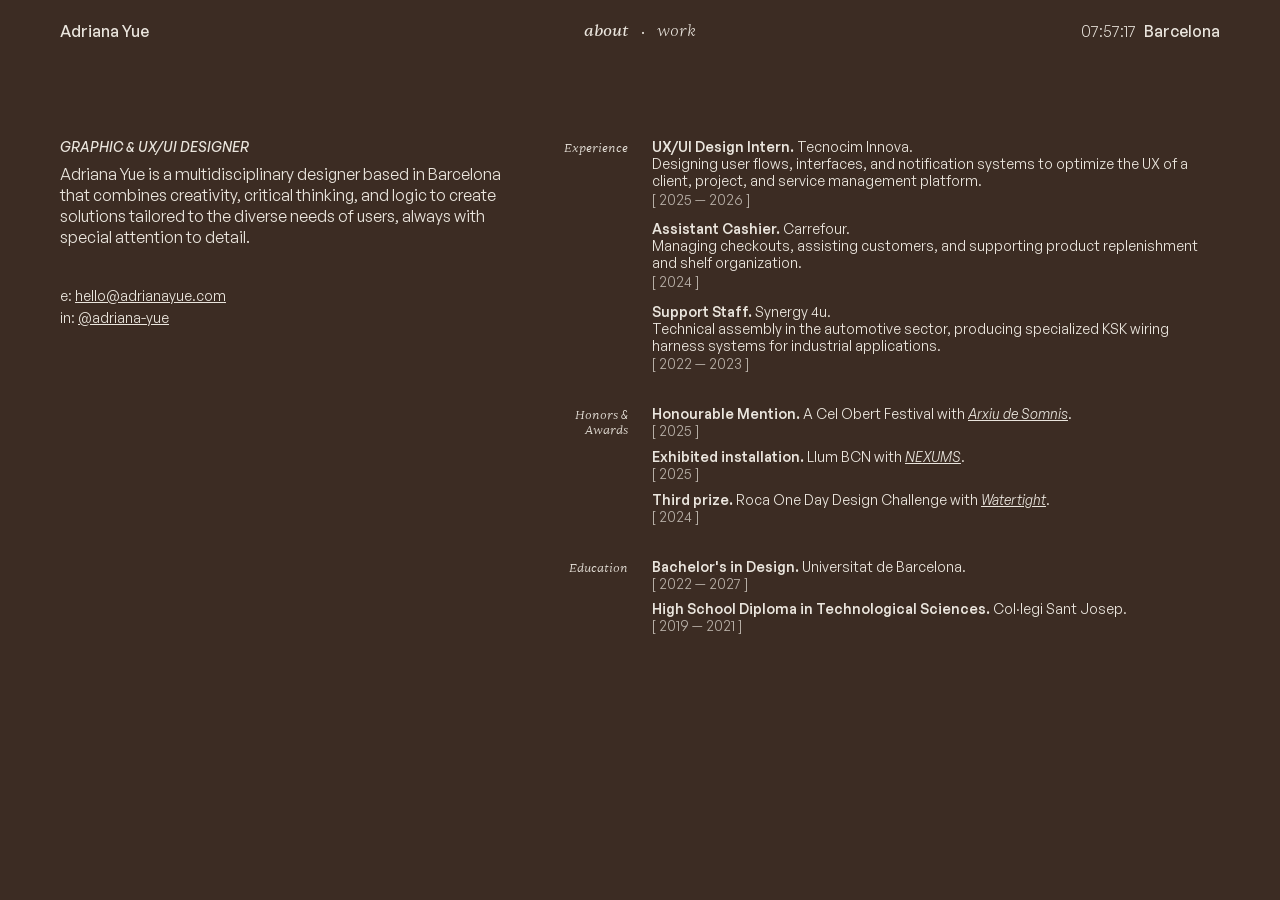
==== about/index.html @ a6c59a96 "web update" ====
<!DOCTYPE html>
<html lang="ca">

<head>
    <meta charset="UTF-8">
    <script>
        (function () {
            var hour = new Date().toLocaleString('en-US', {
                timeZone: 'Europe/Madrid',
                hour: 'numeric',
                hour12: false
            });
            hour = parseInt(hour, 10);

            var THEMES = [
                { from: 1, to: 8, bg: '#3C2C23', text: '#EAE5DD' },
                { from: 8, to: 14, bg: '#EAE5DD', text: '#582508' },
                { from: 14, to: 19, bg: '#EAE5DD', text: '#582508' },
                { from: 19, to: 24, bg: '#3C2C23', text: '#F6ECBD' },
                { from: 0, to: 1, bg: '#3C2C23', text: '#F6ECBD' }
            ];

            var theme = THEMES.find(function (t) {
                return hour >= t.from && hour < t.to;
            }) || THEMES[2];

            document.documentElement.style.setProperty('--bg', theme.bg);
            document.documentElement.style.setProperty('--text', theme.text);
        })();
    </script>
    <meta name="viewport" content="width=device-width, initial-scale=1.0">
    <link rel="stylesheet" href="/styles.css">

    <title>About — Adriana Yue</title>
</head>


<body class="no-scroll">
    <header>
        <div class="header-bar">
            <div class="hide-mobile">
                <a class="logo" href="/">Adriana Yue</a>
            </div>

            <nav>
                <a href="/about/" class="active">about</a>
                <span class="hide-mobile nav-sep">·</span>
                <a class="hide-desktop hide-tablet logo" href="/">Adriana Yue</a>
                <a href="/work/">work</a>
            </nav>

            <div class="hide-mobile location">
                <span id="clock">--:--:--</span>
                <strong>Barcelona</strong>
            </div>
        </div>
    </header>

    <main class="page-about">
        <!-- Columna esquerra: presentació y contacte -->
        <section class="about-intro">
            <div class="about-description">
                <p class="about-role">GRAPHIC &amp; UX/UI DESIGNER</p>
                <p>
                    Adriana Yue is a multidisciplinary designer based in Barcelona that combines creativity, critical
                    thinking, and logic to create solutions tailored to the diverse needs of users,
                    always with special attention to detail.
                </p>
            </div>

            <div class="about-contact-container">
                <div class="about-contact">
                    <div>
                        e:
                        <a href="mailto:hello@adrianayue.com">hello@adrianayue.com</a>
                    </div>
                    <div>
                        in:
                        <a href="https://www.linkedin.com/in/adriana-yue/">@adriana-yue</a>
                    </div>
                </div>
                <div class="hide-desktop">
                    <button class="scroll-arrow" aria-label="Scroll to curriculum section"
                        onclick="document.getElementById('section-about-cv').scrollIntoView({behavior: 'smooth'})">
                        <svg viewBox="0 0 24 24" width="18" height="18" fill="none" xmlns="http://www.w3.org/2000/svg">
                            <path d="M12 4V20M12 20L6 14M12 20L18 14" stroke="currentColor" stroke-width="1.2"
                                stroke-linecap="round" stroke-linejoin="round" />
                        </svg>
                    </button>
                </div>
            </div>
        </section>

        <section id="section-about-cv" class="about-cv">
            <div class="about-section">
                <div class="about-section-title">
                    <h2>Experience</h2>
                </div>
                <div class="about-entries">
                    <article class="about-entry">
                        <h3><b>UX/UI Design Intern.</b> Tecnocim Innova.</h3>
                        <p class="about-entry-description">Designing user flows, interfaces, and notification systems to
                            optimize the UX of a client, project, and service management platform.
                        </p>
                        <p class="about-dates">[ 2025 — 2026 ]</p>
                    </article>

                    <article class="about-entry">
                        <h3><b>Assistant Cashier.</b> Carrefour.</h3>
                        <p class="about-entry-description">Managing checkouts, assisting customers, and supporting
                            product replenishment and shelf organization.
                        </p>
                        <p class="about-dates">[ 2024 ]</p>
                    </article>

                    <article class="about-entry about-entry-less-margin">
                        <h3><b>Support Staff.</b> Synergy 4u.</h3>
                        <p class="about-entry-description">Technical assembly in the automotive sector, producing
                            specialized KSK wiring harness systems for industrial applications.
                        </p>
                        <p class="about-dates">[ 2022 — 2023 ]</p>
                    </article>
                </div>
            </div>

            <div class="about-section">
                <div class="about-section-title">
                    <h2>Honors&nbsp;<span>&</span>
                        <br>Awards
                    </h2>
                </div>
                <div class="about-entries">
                    <article class="about-entry about-entry-less-margin">
                        <h3><b>Honourable Mention.</b> A Cel Obert Festival with&nbsp;<a
                                href="https://acelobertfestival.cat/edicio-2025/arxiu-de-somnis/">Arxiu de Somnis</a>.
                        </h3>
                        <p class="about-dates">[ 2025 ]</p>
                    </article>

                    <article class="about-entry about-entry-less-margin">
                        <h3><b>Exhibited installation.</b> Llum BCN with&nbsp;<a
                                href="https://www.barcelona.cat/llumbcn/ca/instalacions/2025/nexums">NEXUMS</a>.
                        </h3>
                        <p class="about-dates">[ 2025 ]</p>
                    </article>

                    <article class="about-entry about-entry-less-margin">
                        <h3><b>Third prize.</b> Roca One Day Design Challenge with&nbsp;<a
                                href="https://www.ub.edu/InfoBBAA/els-alumnes-de-tercer-curs-del-grau-en-disseny-de-la-facultat-adriana-yue-i-roc-vendrell-guanyen-el-3r-premi-del-concurs-roca-one-day-design-challenge/">Watertight</a>.
                        </h3>
                        <p class="about-dates">[ 2024 ]</p>
                    </article>
                </div>
            </div>

            <div class="about-section education-section">
                <div class="about-section-title">
                    <h2>Education</h2>
                </div>
                <div class="about-entries">
                    <article class="about-entry about-entry-less-margin">
                        <h3><b>Bachelor's in Design.</b> Universitat de Barcelona.
                        </h3>
                        <p class="about-dates">[ 2022 — 2027 ]</p>
                    </article>

                    <!--

                    <article class="about-entry about-entry-less-margin">
                        <h3><b>Bachelor's in Environmental Engineering.</b> Universitat Politècnica de Catalunya.
                        </h3>
                        <p class="about-dates">[ 2021 — 2022 ]</p>
                    </article>

                    -->

                    <article class="about-entry about-entry-less-margin">
                        <h3><b>High School Diploma in Technological Sciences.</b> Col·legi Sant Josep.
                        </h3>
                        <p class="about-dates">[ 2019 — 2021 ]</p>
                    </article>
                </div>
            </div>

        </section>
    </main>

    <script src="/script.js"></script>
</body>

</html>
---- styles.css ----
/* =====================================================================
   1. TIPOGRAFIES
   ===================================================================== */

@font-face {
  font-family: 'Sentient Variable';
  src: url('assets/Sentient-Variable.ttf') format('truetype');
}

@font-face {
  font-family: 'Sentient Variable Italic';
  src: url('assets/Sentient-VariableItalic.ttf') format('truetype');
}

@font-face {
  font-family: 'General Sans Variable';
  src: url('assets/GeneralSans-Variable.ttf') format('truetype');
}

@font-face {
  font-family: 'General Sans Variable Italic';
  src: url('assets/GeneralSans-VariableItalic.ttf') format('truetype');
}



/* =====================================================================
   2. VARIABLES DE COLOR
   ===================================================================== */

:root {
  --bg: #F3EDE6;
  --text: #6F4839;
  --transition-speed: 0.6s;

  /* variables d'opacitat */
  --op-strong: 1;
  --op-medium: 0.7;
  --op-soft: 0.5;
}



/* =====================================================================
   3. BASE
   ===================================================================== */

* {
  box-sizing: border-box;
}

html,
body {
  margin: 0px;
}

body {
  padding: 0px 60px 0px 60px;
  display: flex;
  flex-direction: column;
  justify-content: space-between;
  background: var(--bg);
  color: var(--text);
  font-family: 'General Sans Variable';
  transition: background-color var(--transition-speed) ease,
    color var(--transition-speed) ease;
}

.no-scroll {
  height: 100dvh;
  overflow: hidden;
  scrollbar-gutter: stable;
}

h1 {
  margin: 0 0 0 0;
}

/* RESPONSIVITAT */
@media (max-width: 768px) {
  body {
    padding: 0px 16px 0px 16px;
  }

}



/* =====================================================================
    4. LAYOUT COMPARTIT - HEADER
   ===================================================================== */

.header-bar {
  padding: 20px 0px 0px 0px;
  display: flex;
  justify-content: space-between;
  align-items: center;
  font-size: 16px;
}

.header-bar div {
  width: 100%;
}

header a {
  text-decoration: none;
  font-family: 'Sentient Variable Italic';
  font-style: normal;
  font-size: 16px;
  font-weight: 250;
  color: var(--text);
  opacity: var(--op-strong);
  cursor: pointer;
  padding: 0;
  transition: opacity 0.3s ease, color var(--transition-speed) ease;
}

header a:hover {
  color: var(--text);
  opacity: var(--op-soft);
}

header a:link {
  color: var(--text);
}

header a:visited {
  color: var(--text);
}

header a:active {
  color: var(--text);
}

.logo {
  font-family: 'General Sans Variable';
  font-style: normal;
  font-size: 16px;
  font-weight: 500;
  color: var(--text);
  opacity: var(--op-strong);
  cursor: pointer;
  padding: 0;
  transition: opacity 0.3s ease, color var(--transition-speed) ease;
}

nav {
  display: grid;
  grid-template-columns: 1fr auto 1fr;
  align-items: center;
  gap: 12px;
}

nav a:first-child {
  justify-self: end;
}

nav a:last-child {
  justify-self: start;
}

.nav-sep {
  justify-self: center;
  color: var(--text);
  opacity: var(--op-strong);
}

.active {
  font-weight: 400;
}

.location {
  display: flex;
  justify-content: flex-end;
  gap: 8px;
  align-items: center;
}

.location span {
  color: var(--text);
  opacity: var(--op-strong);
  font-weight: 350;
}

.location strong {
  color: var(--text);
  opacity: var(--op-strong);
  font-weight: 500;
}

/* RESPONSIVITAT */
@media (min-width: 768px) and (max-width: 1025px) {
  .hide-tablet {
    display: none;
  }
}

@media (max-width: 768px) {
  .hide-mobile {
    display: none;
  }

  .header-bar {
    padding: 16px 0px 0px 0px;
    font-size: 14px;
  }

  header a {
    font-size: 14px;
  }

  .logo {
    font-size: 14px;
  }

  nav {
    width: 100vw;
    display: flex;
    justify-content: space-between;
    align-items: center;
  }
}



/* =====================================================================
    5. LAYOUT COMPARTIT - MAIN
   ===================================================================== */

main.page-home,
main.page-about {
  height: 100%;
  padding: 96px 0px 20px 0px;
}

/* RESPONSIVITAT */
@media (max-width: 768px) {

  main.page-home {
    display: flex;
    flex-direction: column;
    justify-content: flex-end;
    flex: 1;
    padding: 0px 0px 20px 0px;
  }

  main.page-about {
    padding: 80px 0px 0px 0px;
  }
}



/* =====================================================================
    6. LAYOUT COMPARTIT - FOOTER
   ===================================================================== */

.footer-div {
  display: flex;
  justify-content: center;
  align-items: center;
  text-align: center;
  padding: 20px 0px 20px 0px;
}

footer {
  width: fit-content;
  display: flex;
  justify-content: center;
  align-items: center;
  text-align: center;
  font-size: 12px;
  font-weight: 400;
  opacity: var(--op-soft);
  margin-bottom: 6px;
}

/* RESPONSIVITAT */
@media (min-width: 768px) and (max-width: 1025px) {
  .hide-tablet {
    display: none;
  }
}

@media (max-width: 768px) {
  footer {
    font-size: 10px;
  }

  .hide-mobile {
    display: none;
  }
}



/* =====================================================================
    7. PÀGINA: HOME
   ===================================================================== */

.page-home p {
  font-size: 24px;
  font-weight: 400;
  line-height: 1.30;
  margin: 0 0 20px 0;
  color: var(--text);
}

.page-home p b {
  font-weight: 550;
}

/* RESPONSIVITAT */
@media (max-width: 768px) {
  .page-home p {
    font-size: 20px;
    line-height: 1.30;
  }
}



/* =====================================================================
    8. PÀGINA: ABOUT
   ===================================================================== */

main.page-about {
  height: 100%;
  display: grid;
  grid-template-columns: repeat(12, 1fr);
  grid-gap: 24px;
}

/* SECCIÓ ESQUERRA: INTRO + DESCRIPCIÓ + CONTACTE */

.about-intro {
  grid-column: span 5;
  display: flex;
  flex-direction: column;
  align-items: flex-start;
}

.about-description {
  display: flex;
  flex-direction: column;
  align-items: flex-start;
  margin: 0 0 40px 0;
}

.about-description p.about-role {
  margin: 0 0 8px 0;
  font-family: 'General Sans Variable Italic';
  font-size: 14px;
  font-weight: 500;
}

.about-description p {
  margin: 0;
  font-family: 'General Sans Variable';
  font-size: 16px;
  font-weight: 400;
  line-height: 1.30;
  color: var(--text);
}

.about-contact-container {
  width: 100%;
  display: flex;
  flex-direction: row;
  justify-content: space-between;
  align-items: center;
}

.about-contact {
  display: flex;
  flex-direction: column;
  align-items: flex-start;
}

.about-contact div {
  margin-bottom: 4px;
  font-family: "General Sans Variable";
  font-size: 14px;
  font-weight: 400;
  line-height: normal;
}

.about-contact a {
  text-decoration: underline;
  color: var(--text);
  opacity: var(--op-strong);
  cursor: pointer;
  padding: 0;
  transition: opacity 0.3s ease, color var(--transition-speed) ease;
}

.about-contact a:hover {
  color: var(--text);
  opacity: var(--op-soft);
}


/* SECCIÓ DRETA: CV */

.about-cv {
  height: fit-content;
  grid-column: span 7;
  display: flex;
  flex-direction: column;
  align-items: flex-end;
}

.about-section {
  width: 100%;
  display: grid;
  grid-template-columns: repeat(7, 1fr);
  grid-gap: 24px;
  margin: 0 0 24px 0;
}

.about-section.education-section {
  margin-bottom: 0px;
}

.about-section-title {
  min-width: stretch;
  grid-column: span 1;
  padding: 3px 0 0 0;
  display: flex;
  justify-content: flex-end;
  align-items: flex-start;
  align-self: stretch;
  gap: 10px;
}

.about-section-title h2 {
  color: var(--text);
  margin: 0px;
  font-family: 'Sentient Variable Italic';
  font-size: 12px;
  font-weight: 300;
  line-height: 1.20;
  text-align: right;
}

.about-section-title h2 span {
  color: var(--text);
  font-family: 'General Sans Variable Italic';
  font-weight: 400;
}

.about-entries {
  grid-column: span 6;
  display: flex;
  flex-direction: column;
  align-items: flex-start;
}

.about-entry {
  display: flex;
  flex-direction: column;
  align-items: flex-start;
  margin: 0 0 12px 0;
}

.about-entry-less-margin {
  display: flex;
  flex-direction: column;
  align-items: flex-start;
  margin: 0 0 8px 0;
}

.about-entry h3 {
  margin: 0px;
  font-family: 'General Sans Variable';
  font-size: 14px;
  font-weight: 400;
}

.about-entry h3 b {
  font-weight: 550;
}

.about-entry h3 a {
  font-family: 'General Sans Variable Italic';
  text-decoration: underline;
  color: var(--text);
  opacity: var(--op-strong);
  cursor: pointer;
  padding: 0;
  transition: opacity 0.3s ease, color var(--transition-speed) ease;
}

.about-entry a:hover {
  color: var(--text);
  opacity: var(--op-soft);
}

.about-dates {
  margin: 0px;
  font-family: 'General Sans Variable';
  font-size: 14px;
  font-weight: 400;
  line-height: 1.20;
  opacity: var(--op-medium);
}

.about-entry-description {
  margin: 0 0 2px 0;
  font-family: 'General Sans Variable';
  font-size: 14px;
  font-weight: 400;
  line-height: 1.20;
}


/* RESPONSIVITAT */
@media (min-width: 1025px) {
  .hide-desktop {
    display: none;
  }
}

@media (max-width: 1025px) {
  body.no-scroll {
    min-height: auto;
    overflow: auto;
    scrollbar-gutter: auto;
  }

  main.page-about {
    display: flex;
    flex-direction: column;
    padding-top: 0px;
    height: auto;
    gap: var(--header-h, 96px);
  }

  /* about-intro ocupa tota la pantalla disponible (viewport - alçada del header) */
  .about-intro {
    min-height: calc(100dvh - var(--header-h, 40px));
    justify-content: flex-end;
    padding: 0 0 24px 0;
    gap: 2rem;
  }

  .about-description {
    margin: 0;
  }

  /* fa que el scroll del botó "ir" deixi la secció about-cv just sota el header */
  #section-about-cv {
    scroll-margin-top: var(--header-h, 96px);
    min-height: calc(100dvh - var(--header-h, 96px));
  }

  .scroll-arrow {
    width: 40px;
    height: 40px;
    border-radius: 50%;
    border: 1px solid var(--text);
    background: transparent;
    color: var(--text);
    display: flex;
    align-items: center;
    justify-content: center;
    cursor: pointer;
    padding: 0;
    flex-shrink: 0;
    transition: opacity 0.3s ease, color var(--transition-speed) ease, border-color var(--transition-speed) ease;
  }

  .scroll-arrow:hover {
    opacity: var(--op-soft);
  }

  .scroll-arrow svg {
    display: block;
  }

  /* pensar de fer descripcio full pantalla i boto perque faci scroll al cv */
  .about-section {
    display: grid;
    grid-template-columns: 64px repeat(5, 1fr);
    grid-gap: 16px;
  }

  .about-section.education-section {
    margin-bottom: 24px;
  }

  .about-entries {
    grid-column: span 5;
    display: flex;
    flex-direction: column;
    align-items: flex-start;
  }

}
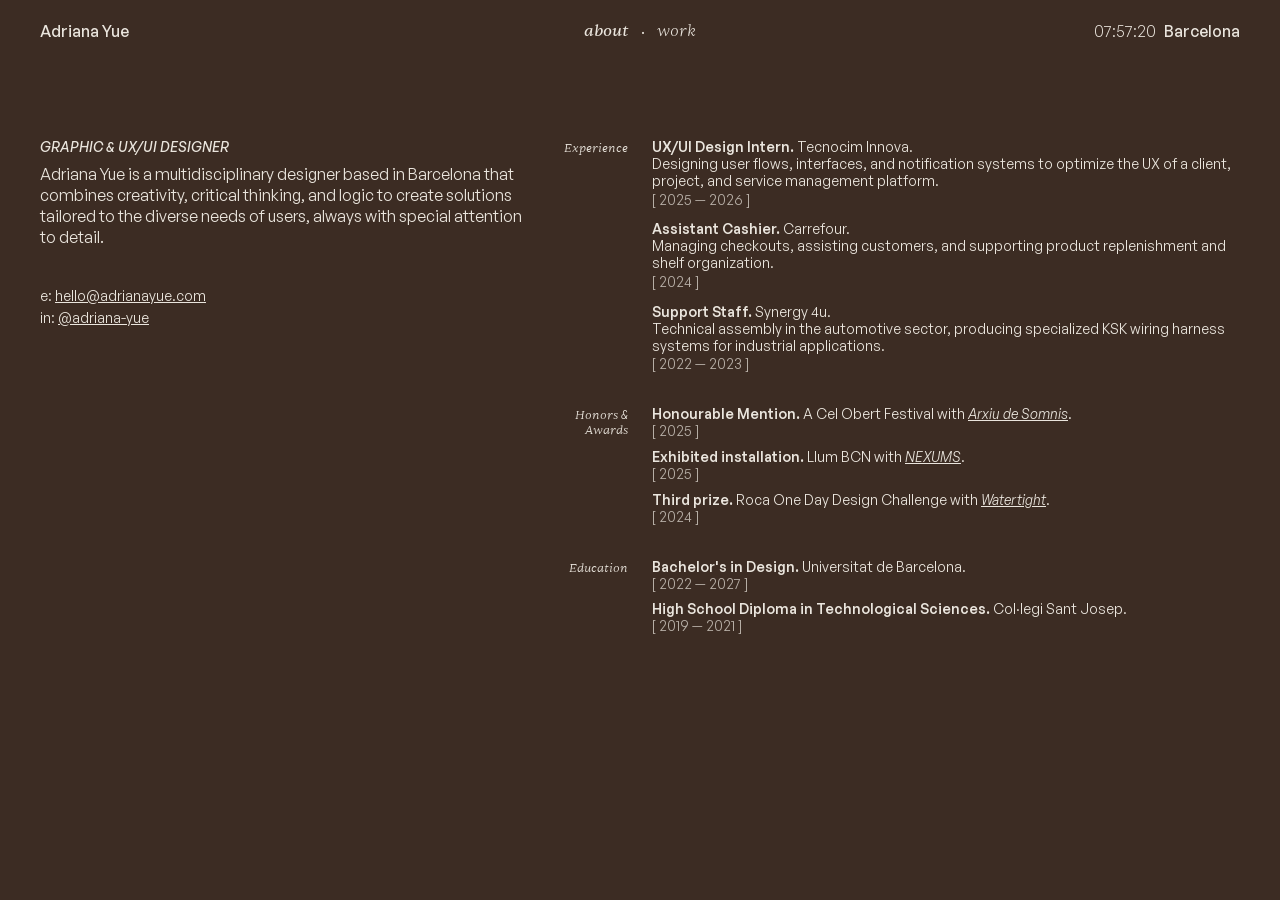
==== commit 369ce9ab: "web update" ====
--- a/about/index.html
+++ b/about/index.html
@@ -14,8 +14,8 @@
 
             var THEMES = [
                 { from: 1, to: 8, bg: '#3C2C23', text: '#EAE5DD' },
-                { from: 8, to: 14, bg: '#EAE5DD', text: '#582508' },
-                { from: 14, to: 19, bg: '#EAE5DD', text: '#582508' },
+                { from: 8, to: 14, bg: '#EAE5DD', text: '#612705' },
+                { from: 14, to: 19, bg: '#EAE5DD', text: '#3C2C23' },
                 { from: 19, to: 24, bg: '#3C2C23', text: '#F6ECBD' },
                 { from: 0, to: 1, bg: '#3C2C23', text: '#F6ECBD' }
             ];
--- a/styles.css
+++ b/styles.css
@@ -29,8 +29,8 @@
    ===================================================================== */
 
 :root {
-  --bg: #F3EDE6;
-  --text: #6F4839;
+  --bg: #EAE5DD;
+  --text: #612705;
   --transition-speed: 0.6s;
 
   /* variables d'opacitat */
@@ -55,8 +55,8 @@
 }
 
 body {
-  padding: 0px 60px 0px 60px;
-  display: flex;
+  padding: 0px 40px 0px 40px;
+  display: flex; 
   flex-direction: column;
   justify-content: space-between;
   background: var(--bg);
@@ -91,7 +91,7 @@
    ===================================================================== */
 
 .header-bar {
-  padding: 20px 0px 0px 0px;
+  padding: 20px 0 0 0;
   display: flex;
   justify-content: space-between;
   align-items: center;
@@ -189,19 +189,65 @@
 }
 
 /* RESPONSIVITAT */
-@media (min-width: 768px) and (max-width: 1025px) {
+@media (min-width: 1025.02px) {
+  .hide-desktop {
+    display: none;
+  }
+}
+
+@media (max-width: 1025px) {
+  header {
+    position: sticky;
+    top: 0;
+    z-index: 10;
+    isolation: isolate;
+    /* perquè el ::before quedi darrere del contingut del header */
+  }
+
+  header::before {
+    content: "";
+    position: absolute;
+    top: 0;
+    bottom: 0;
+    background: color-mix(in srgb, var(--bg) 70%, transparent);
+    /* percentatge baix = transparencia alta*/
+    backdrop-filter: blur(1px);
+    -webkit-backdrop-filter: blur(1px);
+    z-index: -1;
+
+    mask-image: linear-gradient(to bottom, black 50%, transparent 105%);
+    -webkit-mask-image: linear-gradient(to bottom, black 50%, transparent 105%);
+  }
+}
+
+@media (min-width: 768.02px) and (max-width: 1025px) {
+  header::before {
+    left: -40px;
+    right: -40px;
+  }
+
   .hide-tablet {
     display: none;
   }
+
+  .header-bar {
+    padding: 20px 0px 32px 0px;
+    font-size: 14px;
+  }
 }
 
 @media (max-width: 768px) {
+  header::before {
+    left: -16px;
+    right: -16px;
+  }
+
   .hide-mobile {
     display: none;
   }
 
   .header-bar {
-    padding: 16px 0px 0px 0px;
+    padding: 16px 0px 16px 0px;
     font-size: 14px;
   }
 
@@ -220,6 +266,7 @@
     align-items: center;
   }
 }
+
 
 
 
@@ -276,19 +323,9 @@
 }
 
 /* RESPONSIVITAT */
-@media (min-width: 768px) and (max-width: 1025px) {
-  .hide-tablet {
-    display: none;
-  }
-}
-
-@media (max-width: 768px) {
+@media (max-width: 769px) {
   footer {
     font-size: 10px;
-  }
-
-  .hide-mobile {
-    display: none;
   }
 }
 
@@ -515,17 +552,19 @@
 
 
 /* RESPONSIVITAT */
-@media (min-width: 1025px) {
-  .hide-desktop {
-    display: none;
-  }
-}
-
 @media (max-width: 1025px) {
   body.no-scroll {
-    min-height: auto;
-    overflow: auto;
+    height: auto;
+    min-height: 100svh;
+    overflow: visible;
     scrollbar-gutter: auto;
+    scrollbar-width: none;
+    -ms-overflow-style: none
+  }
+
+  html::-webkit-scrollbar {
+    display: none;
+    /* Chrome, Safari, Edge modern (Chromium) */
   }
 
   main.page-about {
@@ -551,7 +590,7 @@
   /* fa que el scroll del botó "ir" deixi la secció about-cv just sota el header */
   #section-about-cv {
     scroll-margin-top: var(--header-h, 96px);
-    min-height: calc(100dvh - var(--header-h, 96px));
+    min-height: calc(100svh - var(--header-h, 96px));
   }
 
   .scroll-arrow {
@@ -578,7 +617,10 @@
     display: block;
   }
 
-  /* pensar de fer descripcio full pantalla i boto perque faci scroll al cv */
+  .about-cv {
+    padding: 24px 0 0 0;
+  }
+
   .about-section {
     display: grid;
     grid-template-columns: 64px repeat(5, 1fr);
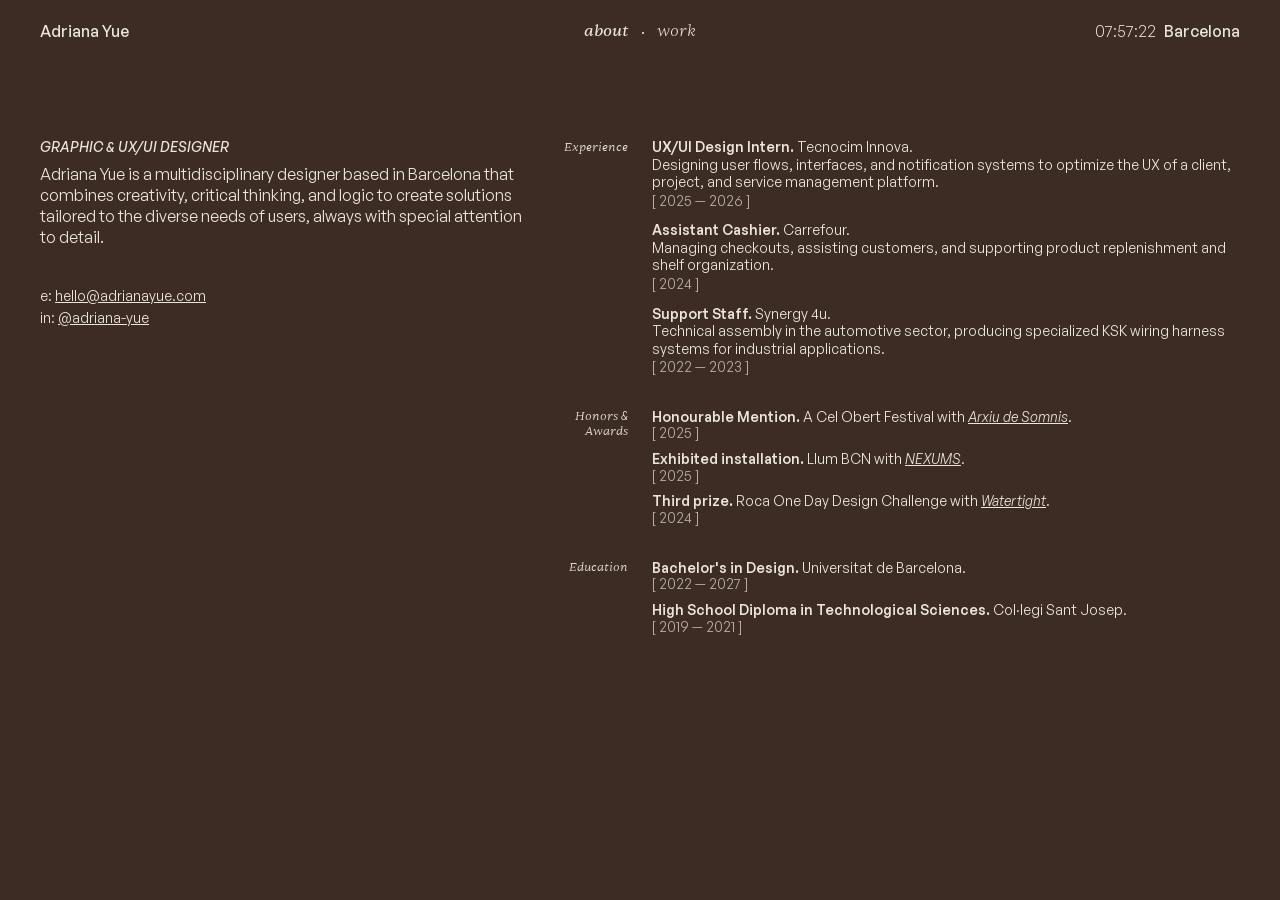
==== commit 24090f3f: "web update" ====
--- a/about/index.html
+++ b/about/index.html
@@ -3,6 +3,7 @@
 
 <head>
     <meta charset="UTF-8">
+
     <script>
         (function () {
             var hour = new Date().toLocaleString('en-US', {
@@ -28,10 +29,32 @@
             document.documentElement.style.setProperty('--text', theme.text);
         })();
     </script>
+
     <meta name="viewport" content="width=device-width, initial-scale=1.0">
+
+    <title>About — Adriana Yue</title>
+    <meta name="description"
+        content="Meet Adriana Yue — a designer based in Barcelona with experience in graphic and UX/UI design, creating tailored, detail-oriented solutions for every user.">
+    <link rel="canonical" href="https://adrianayue.com/about/">
+
+    <meta property="og:title" content="About — Adriana Yue">
+    <meta property="og:description"
+        content="Meet Adriana Yue — a designer based in Barcelona with experience in graphic and UX/UI design, creating tailored, detail-oriented solutions for every user.">
+    <meta property="og:type" content="profile">
+    <meta property="og:url" content="https://adrianayue.com/about/">
+    <meta property="og:image" content="https://adrianayue.com/assets/og-image.png">
+
+    <meta name="twitter:card" content="summary_large_image">
+    <meta name="twitter:title" content="About — Adriana Yue">
+    <meta name="twitter:description"
+        content="Meet Adriana Yue — a designer based in Barcelona with experience in graphic and UX/UI design, creating tailored, detail-oriented solutions for every user.">
+    <meta name="twitter:image" content="https://adrianayue.com/assets/og-image.png">
+
+    <link rel="icon" type="image/png" sizes="32x32" href="/assets/favicon-32.png">
+    <link rel="icon" type="image/png" sizes="192x192" href="/assets/favicon-192.png">
+
     <link rel="stylesheet" href="/styles.css">
 
-    <title>About — Adriana Yue</title>
 </head>
 
 
--- a/styles.css
+++ b/styles.css
@@ -347,6 +347,20 @@
   font-weight: 550;
 }
 
+.page-home a {
+  text-decoration: underline;
+  color: var(--text);
+  opacity: var(--op-strong);
+  cursor: pointer;
+  padding: 0;
+  transition: opacity 0.3s ease, color var(--transition-speed) ease;
+}
+
+.page-home a:hover {
+  color: var(--text);
+  opacity: var(--op-soft);
+}
+
 /* RESPONSIVITAT */
 @media (max-width: 768px) {
   .page-home p {
@@ -462,7 +476,7 @@
 .about-section-title {
   min-width: stretch;
   grid-column: span 1;
-  padding: 3px 0 0 0;
+  padding: 1.5px 0 0 0;
   display: flex;
   justify-content: flex-end;
   align-items: flex-start;
@@ -512,6 +526,7 @@
   font-family: 'General Sans Variable';
   font-size: 14px;
   font-weight: 400;
+  line-height: 1.25;
 }
 
 .about-entry h3 b {
@@ -547,7 +562,7 @@
   font-family: 'General Sans Variable';
   font-size: 14px;
   font-weight: 400;
-  line-height: 1.20;
+  line-height: 1.25;
 }
 
 
@@ -577,7 +592,7 @@
 
   /* about-intro ocupa tota la pantalla disponible (viewport - alçada del header) */
   .about-intro {
-    min-height: calc(100dvh - var(--header-h, 40px));
+    min-height: calc(100svh - var(--header-h, 40px));
     justify-content: flex-end;
     padding: 0 0 24px 0;
     gap: 2rem;
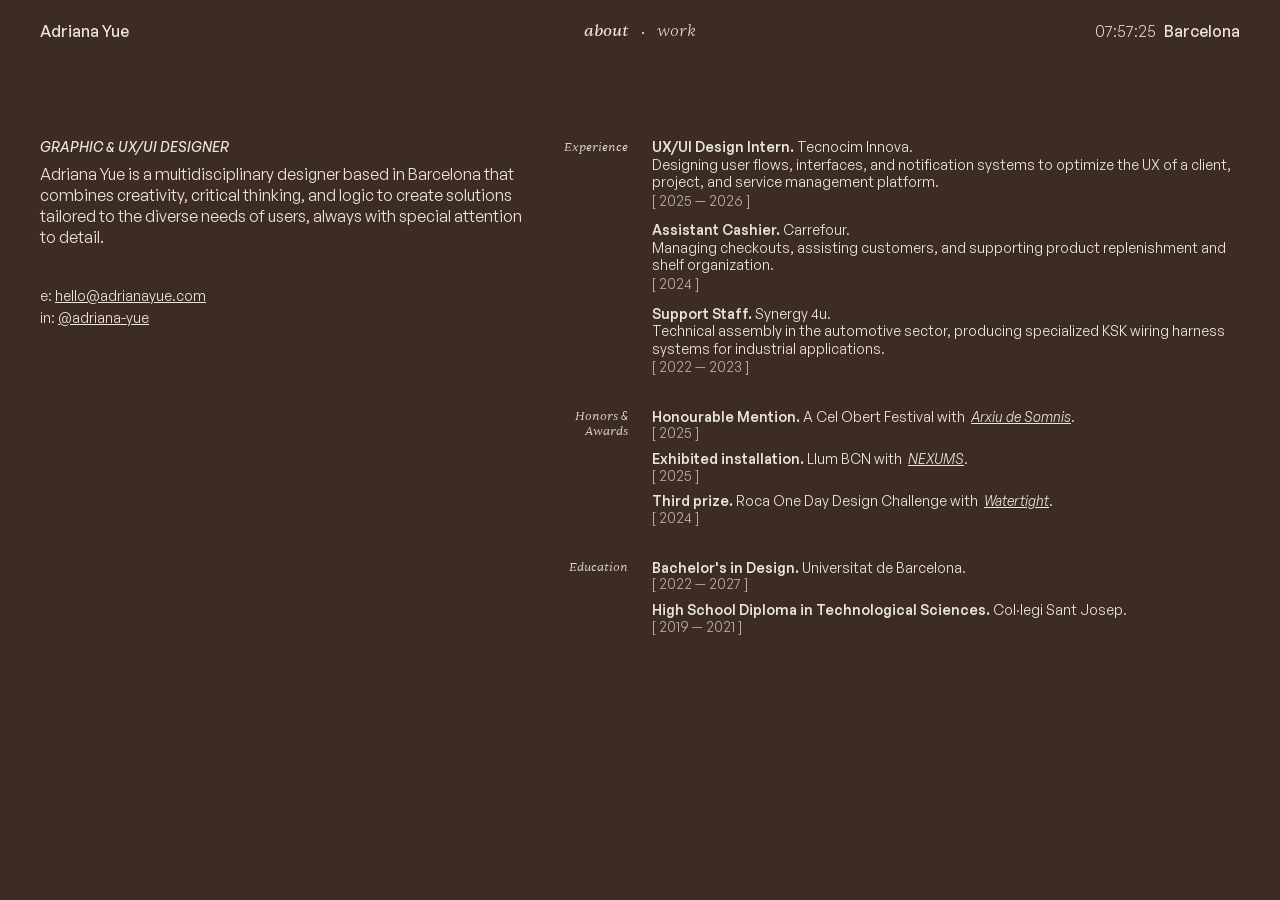
==== commit 343917ac: "web update" ====
--- a/about/index.html
+++ b/about/index.html
@@ -154,22 +154,30 @@
                 </div>
                 <div class="about-entries">
                     <article class="about-entry about-entry-less-margin">
-                        <h3><b>Honourable Mention.</b> A Cel Obert Festival with&nbsp;<a
-                                href="https://acelobertfestival.cat/edicio-2025/arxiu-de-somnis/">Arxiu de Somnis</a>.
+                        <h3><b>Honourable Mention.</b> A Cel Obert Festival with&nbsp;
+                            <a href="https://acelobertfestival.cat/edicio-2025/arxiu-de-somnis/" class="preview-link">
+                                <span class="link-text">Arxiu de Somnis</span><img src="/assets/arxiu_preview.webp"
+                                    class="hover-preview" alt="Arxiu de Somnis"></a>.
                         </h3>
                         <p class="about-dates">[ 2025 ]</p>
                     </article>
 
                     <article class="about-entry about-entry-less-margin">
-                        <h3><b>Exhibited installation.</b> Llum BCN with&nbsp;<a
-                                href="https://www.barcelona.cat/llumbcn/ca/instalacions/2025/nexums">NEXUMS</a>.
+                        <h3><b>Exhibited installation.</b> Llum BCN with&nbsp;
+                            <a href="https://www.barcelona.cat/llumbcn/ca/instalacions/2025/nexums"
+                                class="preview-link">
+                                <span class="link-text">NEXUMS</span><img src="/assets/nexums.webp"
+                                    class="hover-preview" alt="NEXUMS"></a>.
                         </h3>
                         <p class="about-dates">[ 2025 ]</p>
                     </article>
 
                     <article class="about-entry about-entry-less-margin">
-                        <h3><b>Third prize.</b> Roca One Day Design Challenge with&nbsp;<a
-                                href="https://www.ub.edu/InfoBBAA/els-alumnes-de-tercer-curs-del-grau-en-disseny-de-la-facultat-adriana-yue-i-roc-vendrell-guanyen-el-3r-premi-del-concurs-roca-one-day-design-challenge/">Watertight</a>.
+                        <h3><b>Third prize.</b> Roca One Day Design Challenge with&nbsp;
+                            <a href="https://www.ub.edu/InfoBBAA/els-alumnes-de-tercer-curs-del-grau-en-disseny-de-la-facultat-adriana-yue-i-roc-vendrell-guanyen-el-3r-premi-del-concurs-roca-one-day-design-challenge/"
+                                class="preview-link">
+                                <span class="link-text">Watertight</span><img src="/assets/watertight.webp"
+                                    class="hover-preview" alt="Watertight"></a>.
                         </h3>
                         <p class="about-dates">[ 2024 ]</p>
                     </article>
--- a/styles.css
+++ b/styles.css
@@ -56,7 +56,7 @@
 
 body {
   padding: 0px 40px 0px 40px;
-  display: flex; 
+  display: flex;
   flex-direction: column;
   justify-content: space-between;
   background: var(--bg);
@@ -133,6 +133,7 @@
 }
 
 .logo {
+  width: fit-content;
   font-family: 'General Sans Variable';
   font-style: normal;
   font-size: 16px;
@@ -186,6 +187,37 @@
   color: var(--text);
   opacity: var(--op-strong);
   font-weight: 500;
+}
+
+/* header home */
+
+header .logo a {
+  font-family: 'General Sans Variable';
+  font-style: normal;
+  font-size: 16px;
+  font-weight: 500;
+  color: var(--text);
+  opacity: var(--op-strong);
+  cursor: pointer;
+  padding: 0;
+  transition: opacity 0.3s ease, color var(--transition-speed) ease;
+}
+
+header .logo a:hover {
+  color: var(--text);
+  opacity: var(--op-soft);
+}
+
+header .logo a:link {
+  color: var(--text);
+}
+
+header .logo a:visited {
+  color: var(--text);
+}
+
+header .logo a:active {
+  color: var(--text);
 }
 
 /* RESPONSIVITAT */
@@ -537,13 +569,16 @@
   font-family: 'General Sans Variable Italic';
   text-decoration: underline;
   color: var(--text);
-  opacity: var(--op-strong);
   cursor: pointer;
   padding: 0;
+}
+
+.about-entry h3 a .link-text {
+  opacity: var(--op-strong);
   transition: opacity 0.3s ease, color var(--transition-speed) ease;
 }
 
-.about-entry a:hover {
+.about-entry h3 a:hover .link-text {
   color: var(--text);
   opacity: var(--op-soft);
 }
@@ -565,6 +600,31 @@
   line-height: 1.25;
 }
 
+.preview-link {
+  position: relative;
+}
+
+.hover-preview {
+  position: absolute;
+  top: -250%;
+  left: 90%;
+  transform: scale(0.8);
+  width: 200px;
+  max-width: var(--preview-max-w, 200px);
+  height: auto;
+  border-radius: 2px;
+  opacity: 0;
+  pointer-events: none;
+  transition: opacity 0.25s ease, transform 0.25s ease;
+  z-index: 20;
+}
+
+@media (hover: hover) and (pointer: fine) {
+  .preview-link:hover .hover-preview {
+    opacity: 0.8;
+    transform: scale(1);
+  }
+}
 
 /* RESPONSIVITAT */
 @media (max-width: 1025px) {
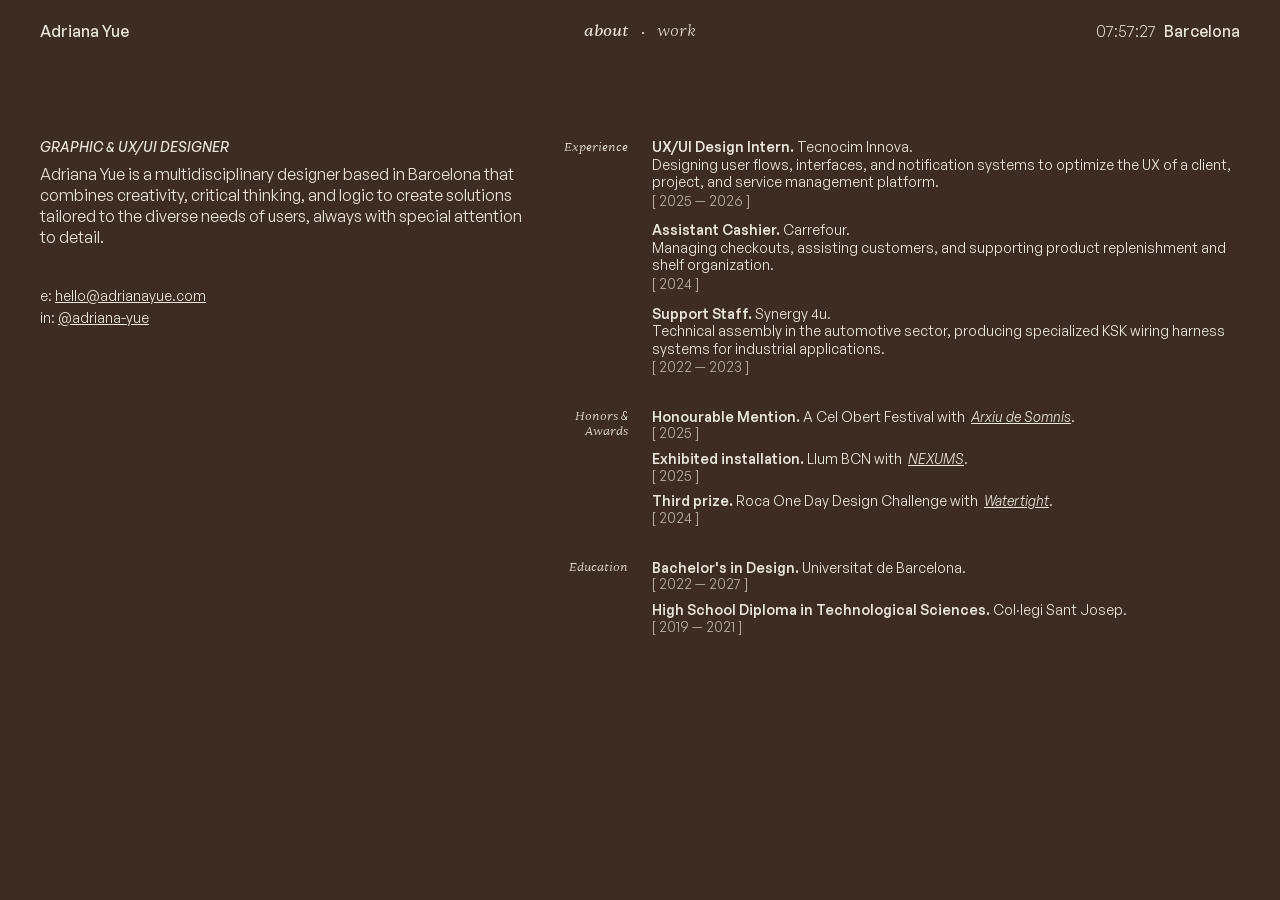
==== commit 764996db: "web update" ====
--- a/about/index.html
+++ b/about/index.html
@@ -166,7 +166,7 @@
                         <h3><b>Exhibited installation.</b> Llum BCN with&nbsp;
                             <a href="https://www.barcelona.cat/llumbcn/ca/instalacions/2025/nexums"
                                 class="preview-link">
-                                <span class="link-text">NEXUMS</span><img src="/assets/nexums.webp"
+                                <span class="link-text">NEXUMS</span><img src="/assets/nexums_preview.webp"
                                     class="hover-preview" alt="NEXUMS"></a>.
                         </h3>
                         <p class="about-dates">[ 2025 ]</p>
--- a/styles.css
+++ b/styles.css
@@ -605,24 +605,24 @@
 }
 
 .hover-preview {
-  position: absolute;
-  top: -250%;
-  left: 90%;
-  transform: scale(0.8);
-  width: 200px;
-  max-width: var(--preview-max-w, 200px);
-  height: auto;
-  border-radius: 2px;
+  position: fixed;
+  left: var(--preview-left, 40px);
+  bottom: var(--preview-bottom, 40px);
+  height: var(--preview-height, 200px);
+  width: auto;
+  transform: scale(0.9);
+  transform-origin: bottom left;
+  border-radius: 0px;
   opacity: 0;
   pointer-events: none;
   transition: opacity 0.25s ease, transform 0.25s ease;
   z-index: 20;
 }
 
-@media (hover: hover) and (pointer: fine) {
+@media (min-width: 1025.02px) and (hover: hover) and (pointer: fine) {
   .preview-link:hover .hover-preview {
-    opacity: 0.8;
-    transform: scale(1);
+    opacity: 0.9;
+    transform: scale(0.9);
   }
 }
 
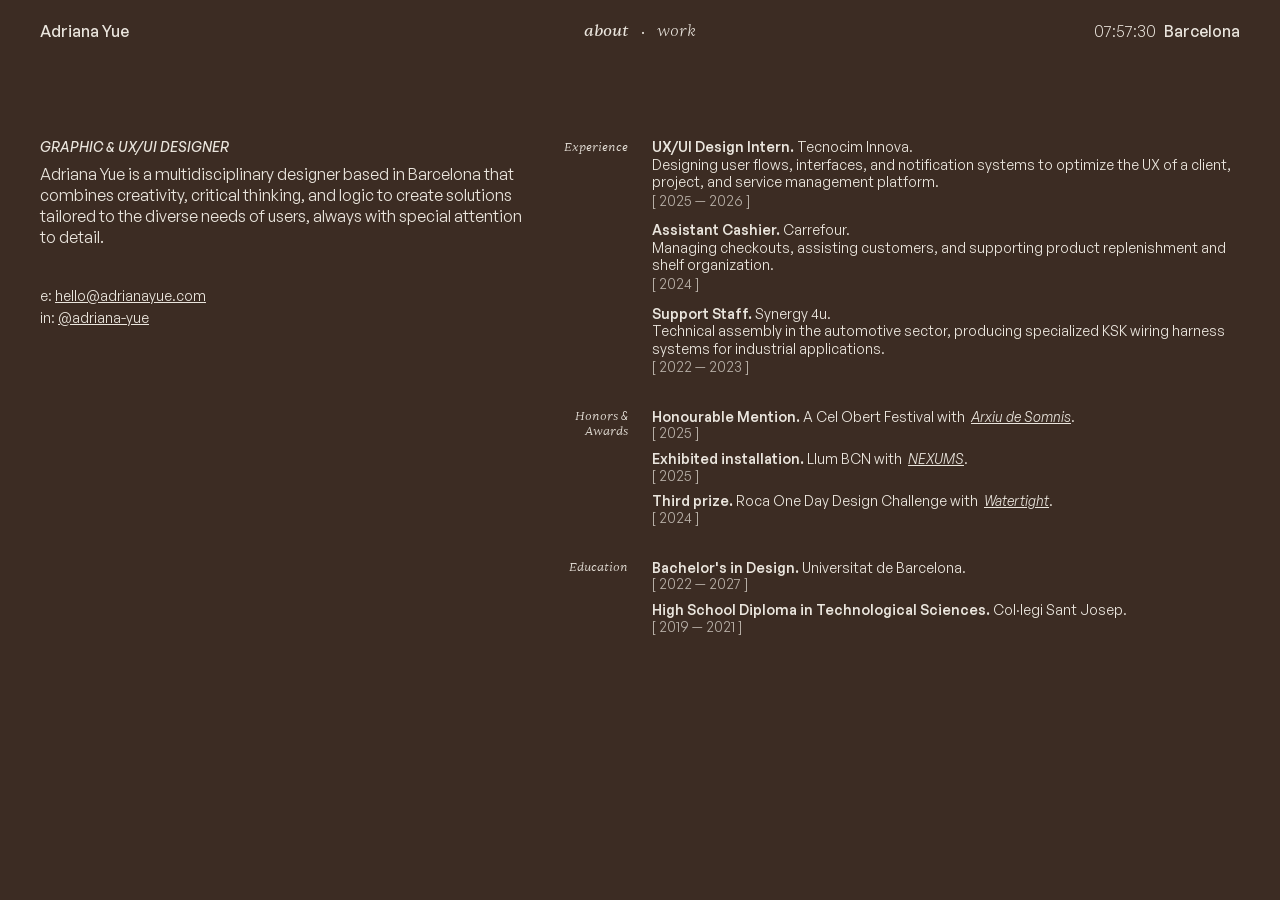
==== commit aa9ce80d: "web update" ====
--- a/about/index.html
+++ b/about/index.html
@@ -156,7 +156,7 @@
                     <article class="about-entry about-entry-less-margin">
                         <h3><b>Honourable Mention.</b> A Cel Obert Festival with&nbsp;
                             <a href="https://acelobertfestival.cat/edicio-2025/arxiu-de-somnis/" class="preview-link">
-                                <span class="link-text">Arxiu de Somnis</span><img src="/assets/arxiu_preview.webp"
+                                <span class="link-text">Arxiu de Somnis</span><img src="/assets/preview_arxiu.webp"
                                     class="hover-preview" alt="Arxiu de Somnis"></a>.
                         </h3>
                         <p class="about-dates">[ 2025 ]</p>
@@ -166,7 +166,7 @@
                         <h3><b>Exhibited installation.</b> Llum BCN with&nbsp;
                             <a href="https://www.barcelona.cat/llumbcn/ca/instalacions/2025/nexums"
                                 class="preview-link">
-                                <span class="link-text">NEXUMS</span><img src="/assets/nexums_preview.webp"
+                                <span class="link-text">NEXUMS</span><img src="/assets/preview_nexums.webp"
                                     class="hover-preview" alt="NEXUMS"></a>.
                         </h3>
                         <p class="about-dates">[ 2025 ]</p>
@@ -176,7 +176,7 @@
                         <h3><b>Third prize.</b> Roca One Day Design Challenge with&nbsp;
                             <a href="https://www.ub.edu/InfoBBAA/els-alumnes-de-tercer-curs-del-grau-en-disseny-de-la-facultat-adriana-yue-i-roc-vendrell-guanyen-el-3r-premi-del-concurs-roca-one-day-design-challenge/"
                                 class="preview-link">
-                                <span class="link-text">Watertight</span><img src="/assets/watertight.webp"
+                                <span class="link-text">Watertight</span><img src="/assets/preview_watertight.webp"
                                     class="hover-preview" alt="Watertight"></a>.
                         </h3>
                         <p class="about-dates">[ 2024 ]</p>
--- a/styles.css
+++ b/styles.css
@@ -609,6 +609,7 @@
   left: var(--preview-left, 40px);
   bottom: var(--preview-bottom, 40px);
   height: var(--preview-height, 200px);
+  max-height: 350px;
   width: auto;
   transform: scale(0.9);
   transform-origin: bottom left;
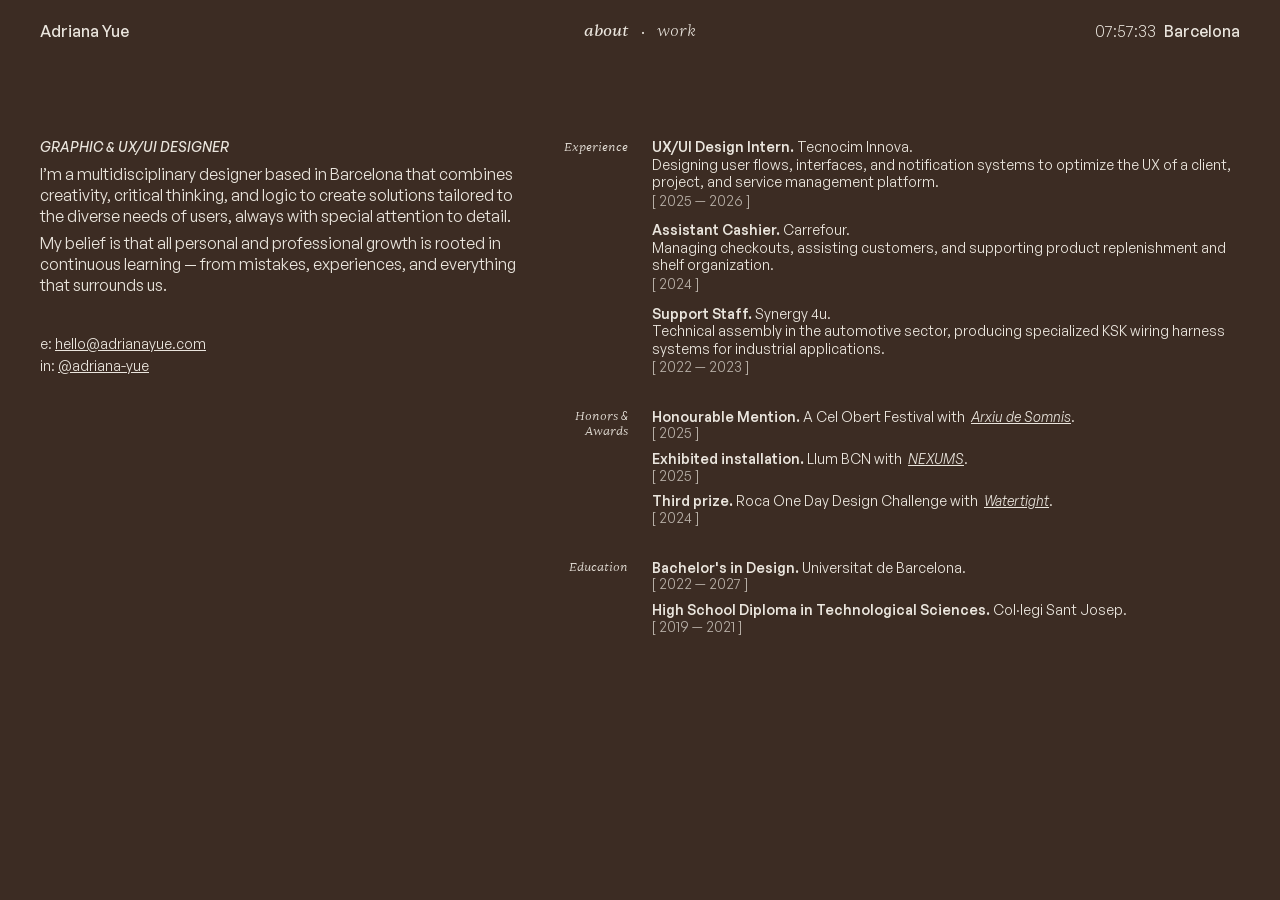
==== commit 3a5bb6f7: "web update" ====
--- a/about/index.html
+++ b/about/index.html
@@ -58,7 +58,7 @@
 </head>
 
 
-<body class="no-scroll">
+<body class="no-scroll about">
     <header>
         <div class="header-bar">
             <div class="hide-mobile">
@@ -85,14 +85,18 @@
             <div class="about-description">
                 <p class="about-role">GRAPHIC &amp; UX/UI DESIGNER</p>
                 <p>
-                    Adriana Yue is a multidisciplinary designer based in Barcelona that combines creativity, critical
-                    thinking, and logic to create solutions tailored to the diverse needs of users,
-                    always with special attention to detail.
+                    I’m a multidisciplinary designer based in Barcelona that combines creativity, critical thinking, and
+                    logic to create solutions tailored to the diverse needs of users, always with special attention to
+                    detail.
+                </p><br>
+                <p>
+                    My belief is that all personal and professional growth is rooted in continuous learning — from
+                    mistakes, experiences, and everything that surrounds us.
                 </p>
             </div>
 
             <div class="about-contact-container">
-                <div class="about-contact">
+                <div class="contact">
                     <div>
                         e:
                         <a href="mailto:hello@adrianayue.com">hello@adrianayue.com</a>
--- a/styles.css
+++ b/styles.css
@@ -77,11 +77,44 @@
 }
 
 /* RESPONSIVITAT */
+
 @media (max-width: 768px) {
+
   body {
     padding: 0px 16px 0px 16px;
   }
 
+  body.no-scroll.home {
+    height: auto;
+    min-height: 100svh;
+    overflow: visible;
+    scrollbar-gutter: auto;
+    scrollbar-width: none;
+    -ms-overflow-style: none
+  }
+
+  html::-webkit-scrollbar {
+    display: none;
+    /* Chrome, Safari, Edge modern (Chromium) */
+  }
+
+}
+
+@media (max-width: 1025px) {
+
+  body.no-scroll.about {
+    height: auto;
+    min-height: 100svh;
+    overflow: visible;
+    scrollbar-gutter: auto;
+    scrollbar-width: none;
+    -ms-overflow-style: none
+  }
+
+  html::-webkit-scrollbar {
+    display: none;
+    /* Chrome, Safari, Edge modern (Chromium) */
+  }
 }
 
 
@@ -221,13 +254,37 @@
 }
 
 /* RESPONSIVITAT */
-@media (min-width: 1025.02px) {
-  .hide-desktop {
-    display: none;
+
+@media (max-width: 768px) {
+  
+  header::before {
+    left: -16px;
+    right: -16px;
+  }
+
+  .header-bar {
+    padding: 16px 0px 16px 0px;
+    font-size: 14px;
+  }
+
+  header a {
+    font-size: 14px;
+  }
+
+  .logo {
+    font-size: 14px;
+  }
+
+  nav {
+    width: 100vw;
+    display: flex;
+    justify-content: space-between;
+    align-items: center;
   }
 }
 
 @media (max-width: 1025px) {
+
   header {
     position: sticky;
     top: 0;
@@ -253,87 +310,65 @@
 }
 
 @media (min-width: 768.02px) and (max-width: 1025px) {
+  
   header::before {
     left: -40px;
     right: -40px;
   }
 
-  .hide-tablet {
-    display: none;
-  }
-
   .header-bar {
     padding: 20px 0px 32px 0px;
     font-size: 14px;
   }
 }
 
-@media (max-width: 768px) {
-  header::before {
-    left: -16px;
-    right: -16px;
-  }
-
-  .hide-mobile {
-    display: none;
-  }
-
-  .header-bar {
-    padding: 16px 0px 16px 0px;
-    font-size: 14px;
-  }
-
-  header a {
-    font-size: 14px;
-  }
-
-  .logo {
-    font-size: 14px;
-  }
-
-  nav {
-    width: 100vw;
-    display: flex;
-    justify-content: space-between;
-    align-items: center;
-  }
-}
-
-
 
 
 /* =====================================================================
     5. LAYOUT COMPARTIT - MAIN
    ===================================================================== */
 
+/* ========== MAIN ========== */
 main.page-home,
 main.page-about {
   height: 100%;
   padding: 96px 0px 20px 0px;
 }
 
-/* RESPONSIVITAT */
-@media (max-width: 768px) {
-
-  main.page-home {
-    display: flex;
-    flex-direction: column;
-    justify-content: flex-end;
-    flex: 1;
-    padding: 0px 0px 20px 0px;
-  }
-
-  main.page-about {
-    padding: 80px 0px 0px 0px;
-  }
-}
-
-
-
-/* =====================================================================
-    6. LAYOUT COMPARTIT - FOOTER
-   ===================================================================== */
-
+
+
+/* ========== CONTACT ========== */
+.contact {
+  display: flex;
+  flex-direction: column;
+  align-items: flex-start;
+}
+
+.contact div {
+  margin-bottom: 4px;
+  font-family: "General Sans Variable";
+  font-size: 14px;
+  font-weight: 400;
+  line-height: normal;
+}
+
+.contact a {
+  text-decoration: underline;
+  color: var(--text);
+  opacity: var(--op-strong);
+  cursor: pointer;
+  padding: 0;
+  transition: opacity 0.3s ease, color var(--transition-speed) ease;
+}
+
+.contact a:hover {
+  color: var(--text);
+  opacity: var(--op-soft);
+}
+
+
+
+/* ========== FOOTER ========== */
 .footer-div {
   display: flex;
   justify-content: center;
@@ -355,7 +390,9 @@
 }
 
 /* RESPONSIVITAT */
-@media (max-width: 769px) {
+
+@media (max-width: 768px) {
+
   footer {
     font-size: 10px;
   }
@@ -364,14 +401,36 @@
 
 
 /* =====================================================================
-    7. PÀGINA: HOME
-   ===================================================================== */
+    6. PÀGINA: HOME
+   ===================================================================== */
+
+.page-home {
+  display: flex;
+  flex-direction: column;
+  justify-content: space-between;
+}
+
+.home-intro-container {
+  display: flex;
+  flex-direction: column;
+  justify-content: center;
+  align-items: flex-start;
+}
+
+.selected-work {
+  display: flex;
+  flex-direction: column;
+  justify-content: center;
+  align-items: flex-start;
+  height: 100%;
+  padding: 20px 0px 0px 0px;
+}
 
 .page-home p {
   font-size: 24px;
   font-weight: 400;
   line-height: 1.30;
-  margin: 0 0 20px 0;
+  margin: 0px;
   color: var(--text);
 }
 
@@ -394,7 +453,17 @@
 }
 
 /* RESPONSIVITAT */
+
 @media (max-width: 768px) {
+
+  main.page-home {
+    display: flex;
+    flex-direction: column;
+    justify-content: flex-end;
+    flex: 1;
+    padding: 0px 0px 20px 0px;
+  }
+  
   .page-home p {
     font-size: 20px;
     line-height: 1.30;
@@ -404,7 +473,7 @@
 
 
 /* =====================================================================
-    8. PÀGINA: ABOUT
+    7. PÀGINA: ABOUT
    ===================================================================== */
 
 main.page-about {
@@ -428,6 +497,7 @@
   flex-direction: column;
   align-items: flex-start;
   margin: 0 0 40px 0;
+  line-height: 0.4;
 }
 
 .about-description p.about-role {
@@ -452,34 +522,6 @@
   flex-direction: row;
   justify-content: space-between;
   align-items: center;
-}
-
-.about-contact {
-  display: flex;
-  flex-direction: column;
-  align-items: flex-start;
-}
-
-.about-contact div {
-  margin-bottom: 4px;
-  font-family: "General Sans Variable";
-  font-size: 14px;
-  font-weight: 400;
-  line-height: normal;
-}
-
-.about-contact a {
-  text-decoration: underline;
-  color: var(--text);
-  opacity: var(--op-strong);
-  cursor: pointer;
-  padding: 0;
-  transition: opacity 0.3s ease, color var(--transition-speed) ease;
-}
-
-.about-contact a:hover {
-  color: var(--text);
-  opacity: var(--op-soft);
 }
 
 
@@ -608,8 +650,8 @@
   position: fixed;
   left: var(--preview-left, 40px);
   bottom: var(--preview-bottom, 40px);
-  height: var(--preview-height, 200px);
-  max-height: 350px;
+  height: var(--preview-height, 250px);
+  max-height: 250px;
   width: auto;
   transform: scale(0.9);
   transform-origin: bottom left;
@@ -620,7 +662,15 @@
   z-index: 20;
 }
 
+@media (max-width: 768px) {
+
+  main.page-about {
+    padding: 80px 0px 0px 0px;
+  }
+}
+
 @media (min-width: 1025.02px) and (hover: hover) and (pointer: fine) {
+  
   .preview-link:hover .hover-preview {
     opacity: 0.9;
     transform: scale(0.9);
@@ -628,20 +678,10 @@
 }
 
 /* RESPONSIVITAT */
+
 @media (max-width: 1025px) {
-  body.no-scroll {
-    height: auto;
-    min-height: 100svh;
-    overflow: visible;
-    scrollbar-gutter: auto;
-    scrollbar-width: none;
-    -ms-overflow-style: none
-  }
-
-  html::-webkit-scrollbar {
-    display: none;
-    /* Chrome, Safari, Edge modern (Chromium) */
-  }
+
+  
 
   main.page-about {
     display: flex;
@@ -714,4 +754,100 @@
     align-items: flex-start;
   }
 
+}
+
+
+
+/* =====================================================================
+    8. PÀGINA: WORK
+   ===================================================================== */
+
+
+
+
+
+/* =====================================================================
+    . PÀGINA: 404
+   ===================================================================== */
+
+.page-404 {
+  height: 100svh;
+  display: flex;
+  flex-direction: column;
+  justify-content: center;
+  align-items: center;
+  text-align: center;
+  padding: 0 0 80px 0;
+  gap: 8px;
+}
+
+.page-404 h1 {
+  font-family: 'General Sans Variable';
+  font-size: 28px;
+  font-weight: 500;
+  line-height: 1.20;
+  margin: 0px
+}
+
+.page-404 h2 {
+  font-family: 'Sentient Variable Italic';
+  font-style: normal;
+  font-size: 20px;
+  font-weight: 250;
+  color: var(--text);
+  opacity: var(--op-strong);
+  margin: 0px;
+}
+
+.page-404 a {
+  text-decoration: none;
+  color: var(--text);
+  opacity: var(--op-strong);
+  cursor: pointer;
+  padding: 0;
+  transition: opacity 0.3s ease, color var(--transition-speed) ease;
+}
+
+.page-404 a:hover {
+  color: var(--text);
+  opacity: var(--op-soft);
+}
+
+.page-404 a:link {
+  color: var(--text);
+}
+
+.page-404 a:visited {
+  color: var(--text);
+}
+
+.page-404 a:active {
+  color: var(--text);
+}
+
+
+
+/* =====================================================================
+    . RESPONSIVITATS HIDE
+   ===================================================================== */
+
+@media (min-width: 1025.02px) {
+
+  .hide-desktop {
+    display: none;
+  }
+}
+
+@media (min-width: 768.02px) and (max-width: 1025px) {
+  
+  .hide-tablet {
+    display: none;
+  }
+}
+
+@media (max-width: 768px) {
+
+  .hide-mobile {
+    display: none;
+  }
 }
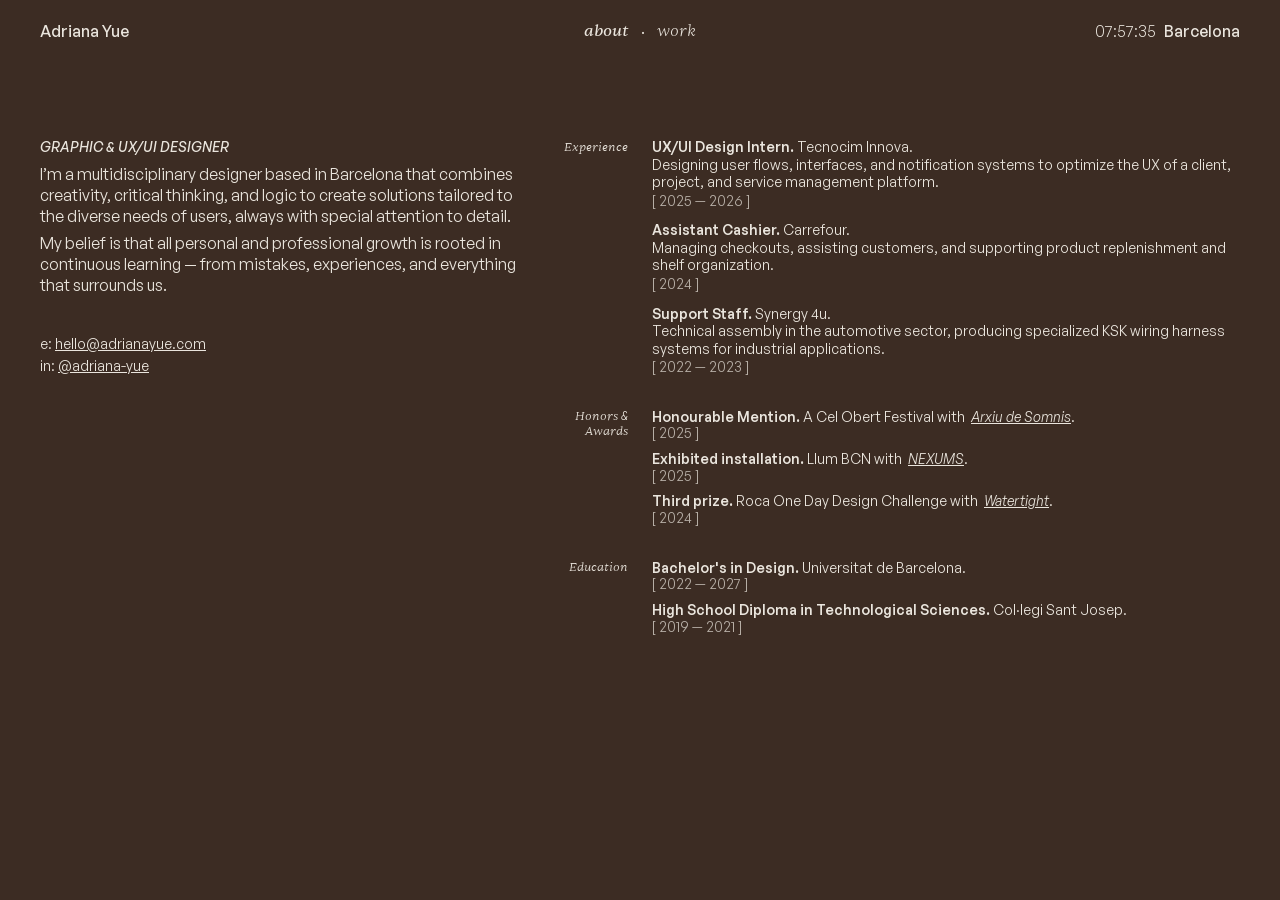
==== commit e81011d2: "web update" ====
--- a/about/index.html
+++ b/about/index.html
@@ -15,7 +15,7 @@
 
             var THEMES = [
                 { from: 1, to: 8, bg: '#3C2C23', text: '#EAE5DD' },
-                { from: 8, to: 14, bg: '#EAE5DD', text: '#612705' },
+                { from: 8, to: 14, bg: '#EAE5DD', text: '#552204' },
                 { from: 14, to: 19, bg: '#EAE5DD', text: '#3C2C23' },
                 { from: 19, to: 24, bg: '#3C2C23', text: '#F6ECBD' },
                 { from: 0, to: 1, bg: '#3C2C23', text: '#F6ECBD' }
--- a/styles.css
+++ b/styles.css
@@ -256,7 +256,7 @@
 /* RESPONSIVITAT */
 
 @media (max-width: 768px) {
-  
+
   header::before {
     left: -16px;
     right: -16px;
@@ -310,7 +310,7 @@
 }
 
 @media (min-width: 768.02px) and (max-width: 1025px) {
-  
+
   header::before {
     left: -40px;
     right: -40px;
@@ -463,7 +463,7 @@
     flex: 1;
     padding: 0px 0px 20px 0px;
   }
-  
+
   .page-home p {
     font-size: 20px;
     line-height: 1.30;
@@ -670,7 +670,7 @@
 }
 
 @media (min-width: 1025.02px) and (hover: hover) and (pointer: fine) {
-  
+
   .preview-link:hover .hover-preview {
     opacity: 0.9;
     transform: scale(0.9);
@@ -681,7 +681,7 @@
 
 @media (max-width: 1025px) {
 
-  
+
 
   main.page-about {
     display: flex;
@@ -762,8 +762,51 @@
     8. PÀGINA: WORK
    ===================================================================== */
 
-
-
+.p-work-bg-right {
+  position: fixed;
+  top: 0;
+  right: 0;
+  bottom: 0;
+  width: 49.9vw;
+  background-color: var(--text);
+  z-index: -1;
+  pointer-events: none;
+  opacity: 0.1;
+}
+
+/* PENSAR SI FER MEITAT O NO, I PENSAR PERCENTATGE D'OPACITAT ETC*/
+
+.p-work-bg-right::after {
+  content: "";
+  position: absolute;
+  inset: 0;
+  opacity: 0.1;
+  background-image: url("data:image/svg+xml,%3Csvg xmlns='http://www.w3.org/2000/svg' width='200' height='200'%3E%3Cfilter id='n'%3E%3CfeTurbulence type='fractalNoise' baseFrequency='0.9' numOctaves='2' stitchTiles='stitch'/%3E%3C/filter%3E%3Crect width='100%25' height='100%25' filter='url(%23n)'/%3E%3C/svg%3E");
+  background-repeat: repeat;
+}
+
+.page-work {
+  width: 100%;
+  min-height: 100svh;
+}
+
+.p-work-grid {
+  display: flex;
+  align-items: flex-start;
+  justify-content: space-between;
+  width: 100%;
+  height: 100svh;
+}
+
+.p-work-grid-area {
+  display: flex;
+  align-items: center;
+  justify-content: center;
+  position: relative;
+  width: 50%;
+  height: 100svh;
+  background: var(--bg);
+}
 
 
 /* =====================================================================
@@ -839,7 +882,7 @@
 }
 
 @media (min-width: 768.02px) and (max-width: 1025px) {
-  
+
   .hide-tablet {
     display: none;
   }
